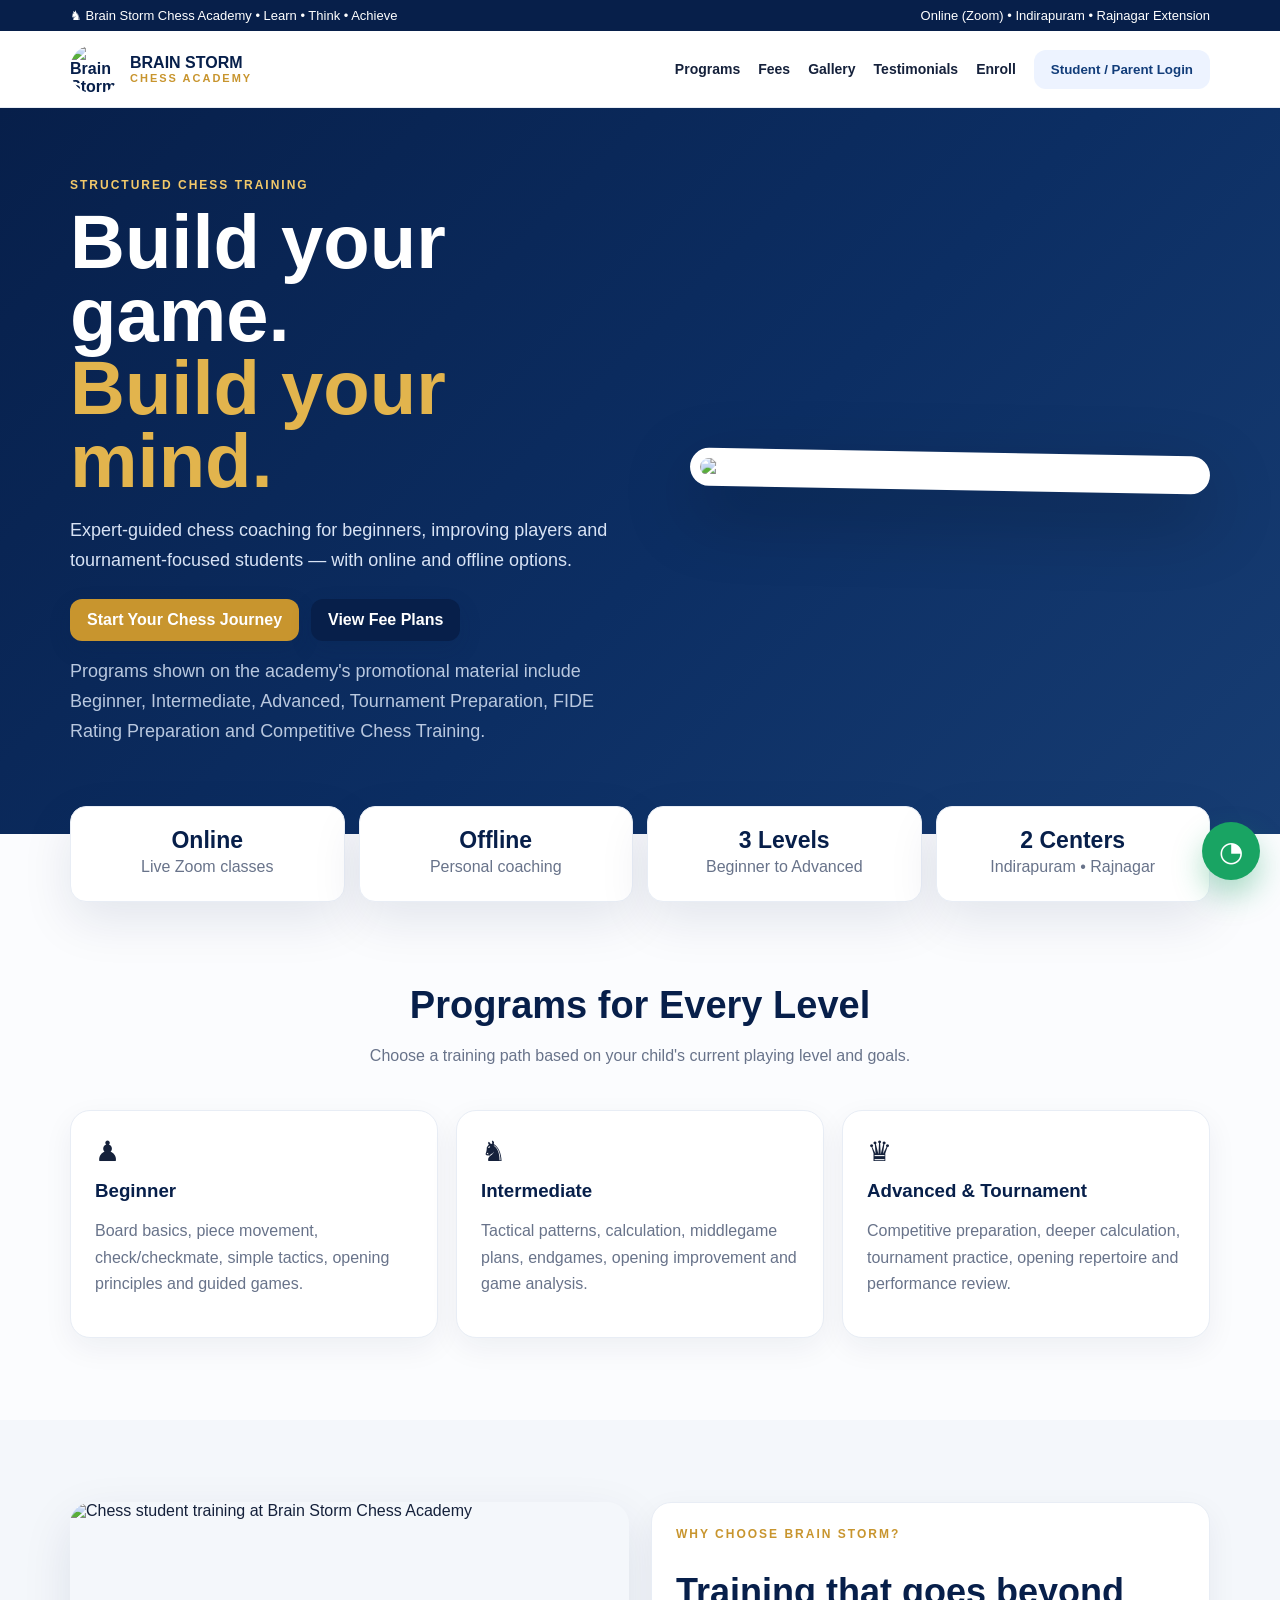
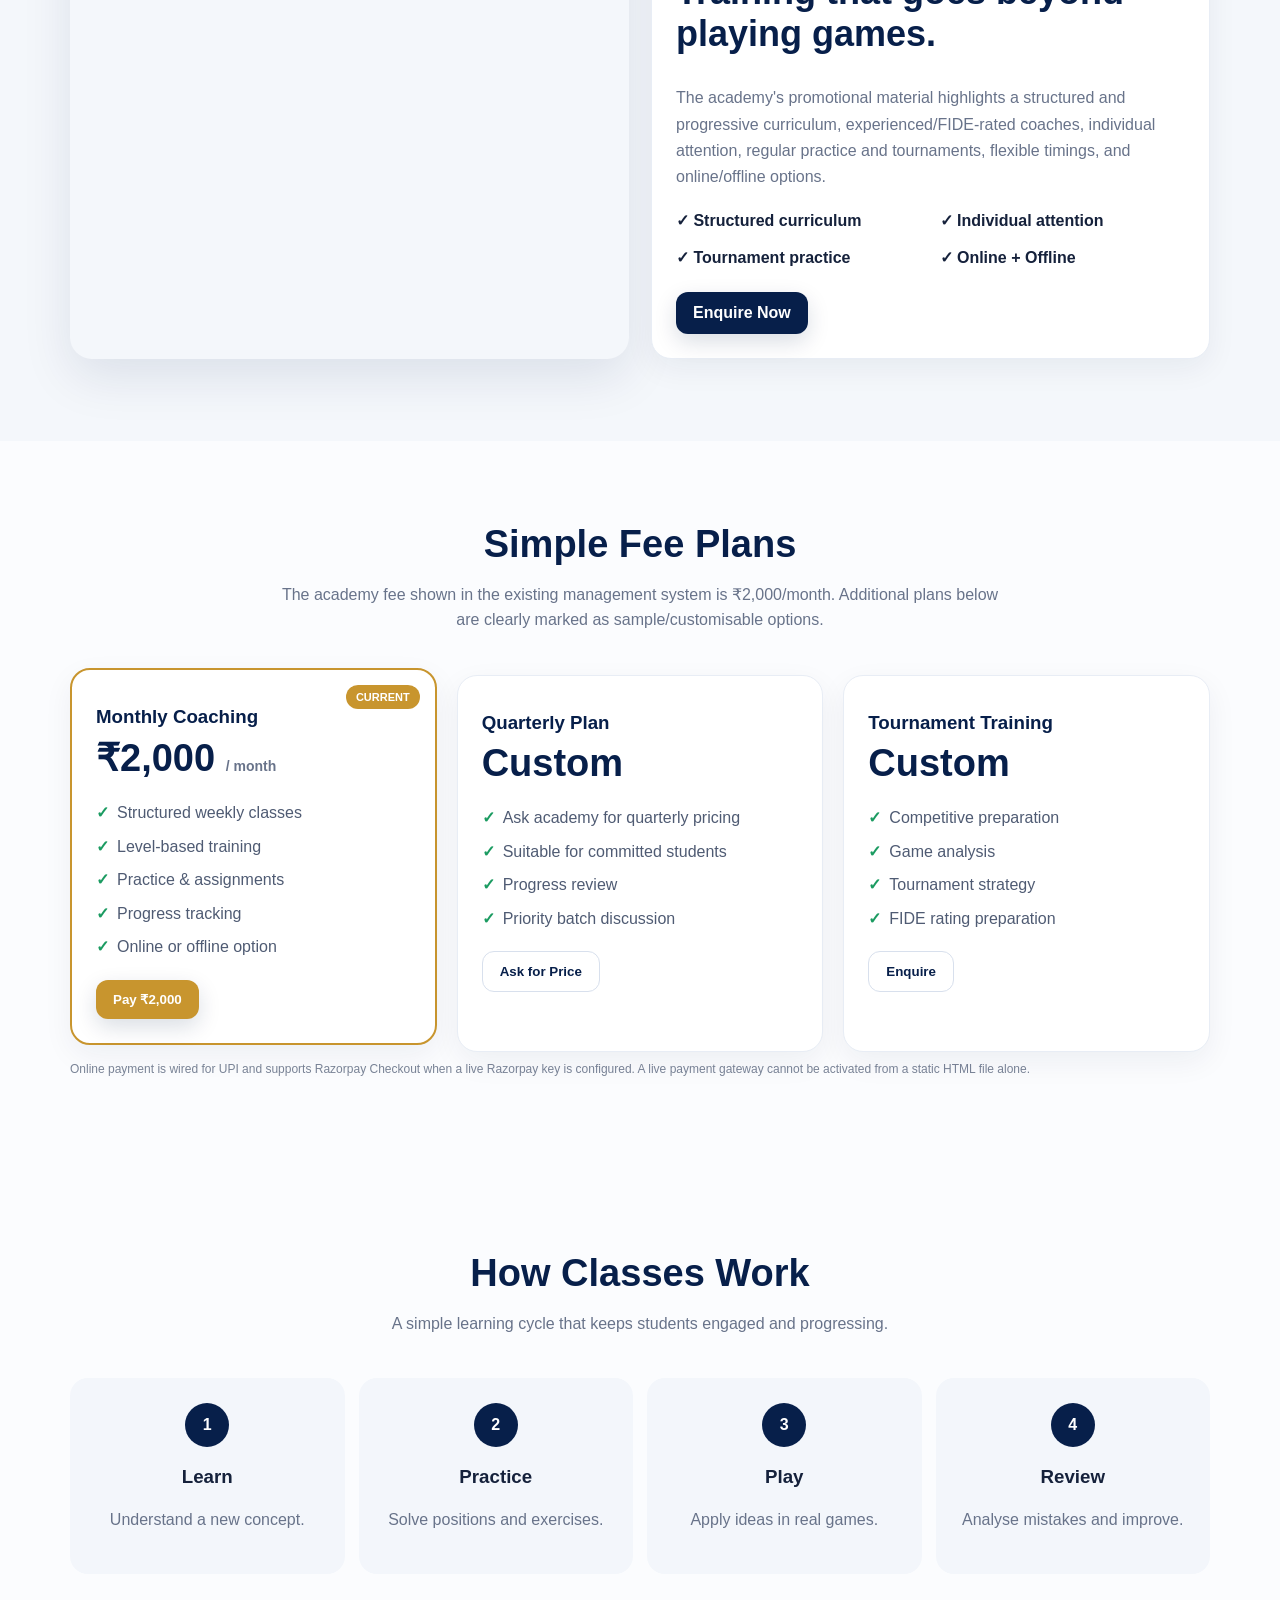
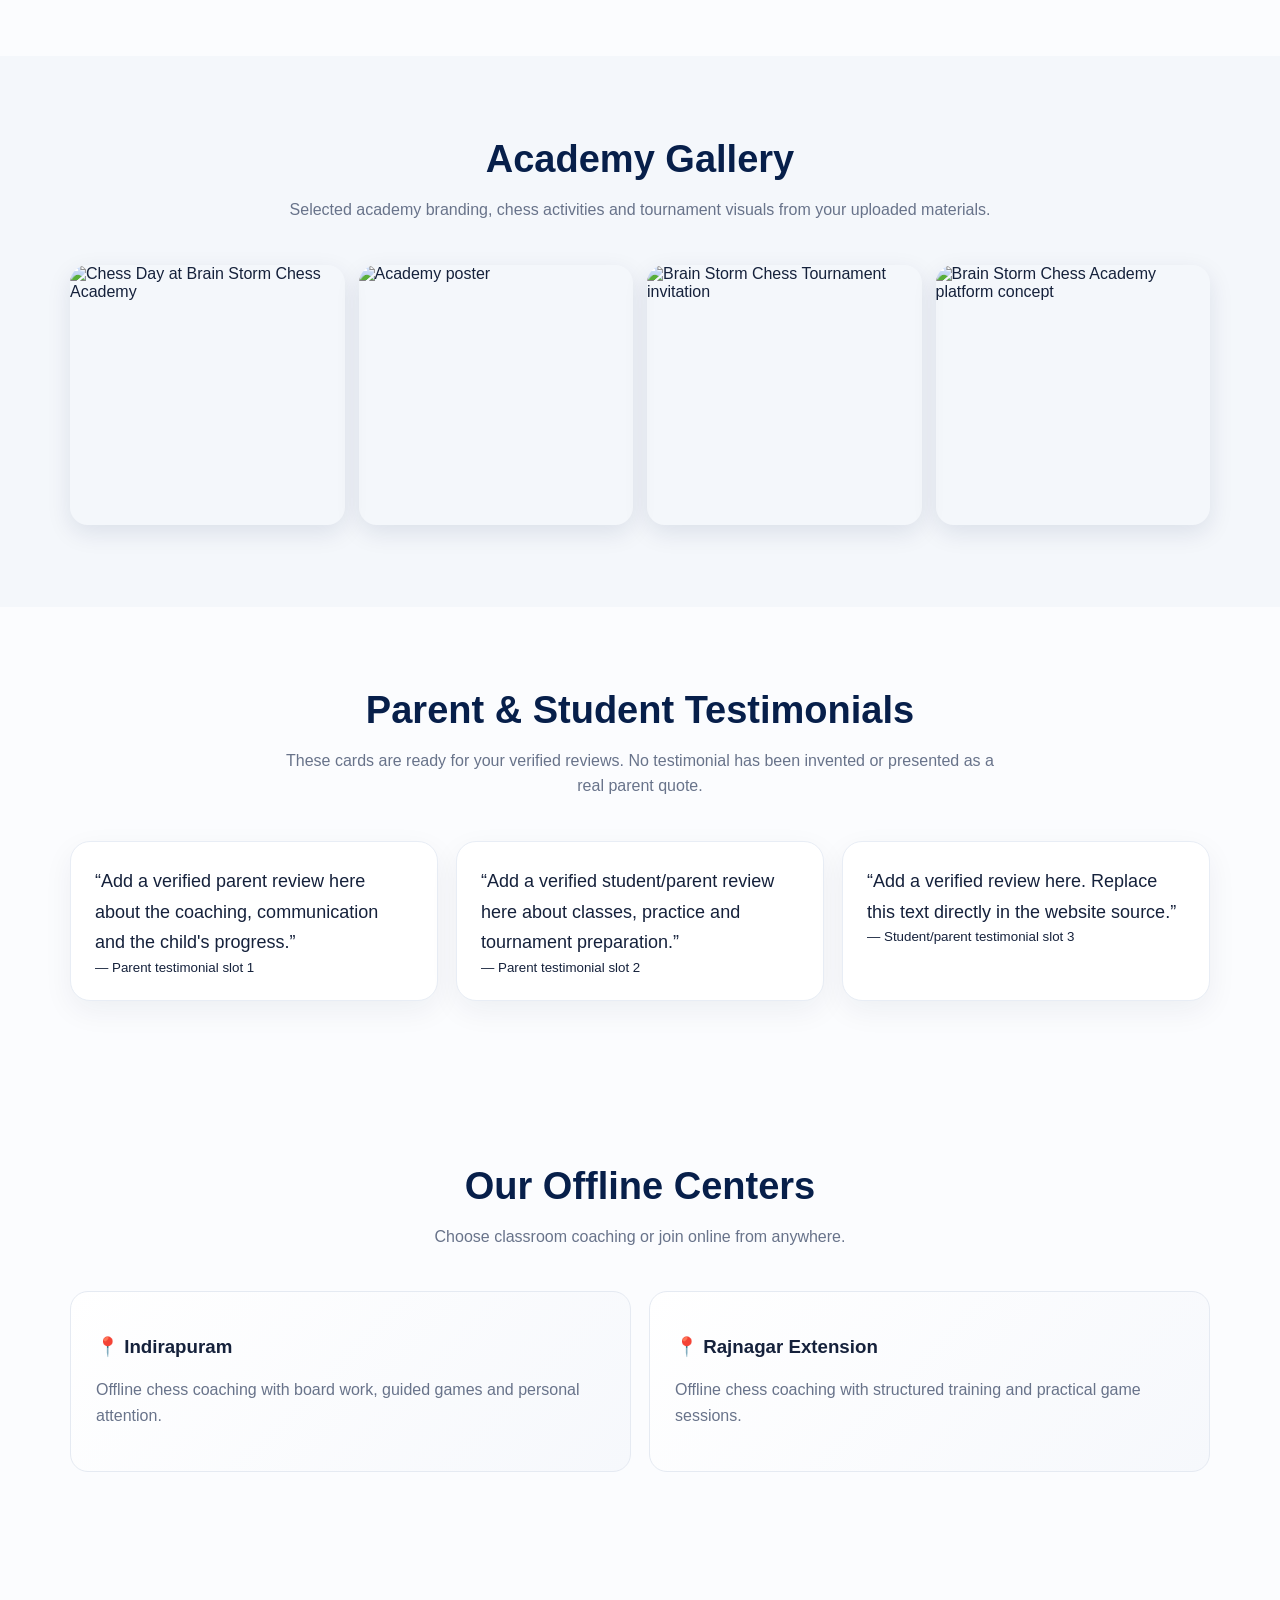
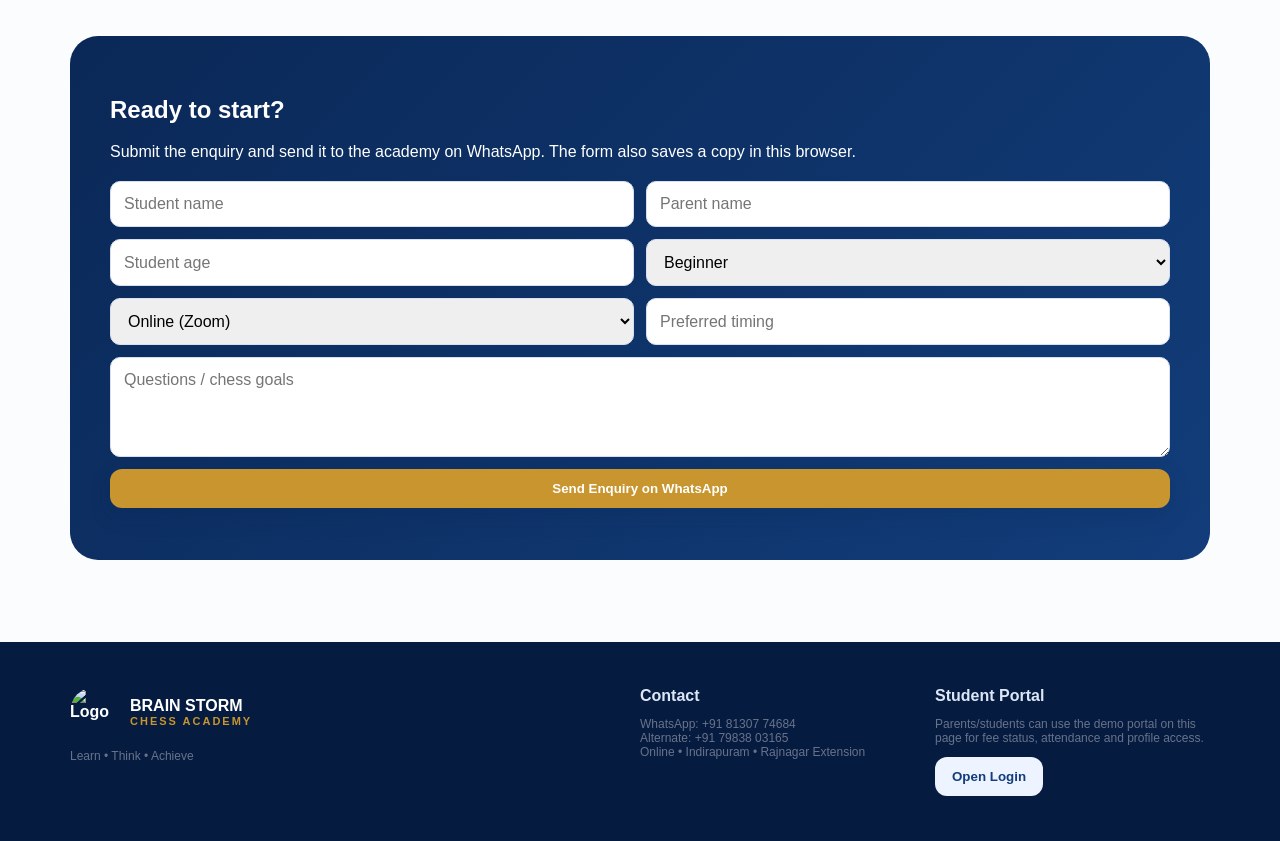
==== index.html @ f5a59555 "Add files via upload" ====
<!doctype html>
<html lang="en">
<head>
<meta charset="utf-8"><meta name="viewport" content="width=device-width,initial-scale=1">
<meta name="description" content="Brain Storm Chess Academy — online and offline chess coaching in Indirapuram and Rajnagar Extension.">
<title>Brain Storm Chess Academy | Learn • Think • Achieve</title>
<link rel="stylesheet" href="style.css">

</head>
<body>
<div class="topbar"><div class="container"><span>♞ Brain Storm Chess Academy • Learn • Think • Achieve</span><span>Online (Zoom) • Indirapuram • Rajnagar Extension</span></div></div>
<nav class="nav"><div class="container navin"><a class="brand" href="#home"><img src="assets/brain-storm-logo.png" alt="Brain Storm Chess Academy logo"><span>BRAIN STORM<small>CHESS ACADEMY</small></span></a><div class="links"><a href="#programs">Programs</a><a href="#fees">Fees</a><a href="#gallery">Gallery</a><a href="#testimonials">Testimonials</a><a href="#enroll">Enroll</a><button class="btn light" onclick="openLogin()">Student / Parent Login</button></div></div></nav>
<section class="hero" id="home"><div class="container"><div><div class="eyebrow">Structured Chess Training</div><h1>Build your game.<br><span>Build your mind.</span></h1><p>Expert-guided chess coaching for beginners, improving players and tournament-focused students — with online and offline options.</p><div class="hero-actions"><a class="btn gold" href="#enroll">Start Your Chess Journey</a><a class="btn" href="#fees">View Fee Plans</a></div><p class="small" style="color:#b9c8df;margin-top:16px">Programs shown on the academy's promotional material include Beginner, Intermediate, Advanced, Tournament Preparation, FIDE Rating Preparation and Competitive Chess Training.</p></div><div class="hero-card"><img src="assets/Brain Storm Chess Academy poster.png" alt="Brain Storm Chess Academy promotional poster"></div></div></section>
<div class="container trust"><div class="card"><b>Online</b><span class="muted">Live Zoom classes</span></div><div class="card"><b>Offline</b><span class="muted">Personal coaching</span></div><div class="card"><b>3 Levels</b><span class="muted">Beginner to Advanced</span></div><div class="card"><b>2 Centers</b><span class="muted">Indirapuram • Rajnagar</span></div></div>
<section class="section" id="programs"><div class="container"><div class="heading"><h2>Programs for Every Level</h2><p>Choose a training path based on your child's current playing level and goals.</p></div><div class="grid3"><div class="card"><div class="icon">♟</div><h3>Beginner</h3><p class="muted">Board basics, piece movement, check/checkmate, simple tactics, opening principles and guided games.</p></div><div class="card"><div class="icon">♞</div><h3>Intermediate</h3><p class="muted">Tactical patterns, calculation, middlegame plans, endgames, opening improvement and game analysis.</p></div><div class="card"><div class="icon">♛</div><h3>Advanced & Tournament</h3><p class="muted">Competitive preparation, deeper calculation, tournament practice, opening repertoire and performance review.</p></div></div></div></section>
<section class="section" style="background:#f4f7fb"><div class="container"><div class="split"><img class="photo" src="assets/Chess academy promotional flyer design.png" alt="Chess student training at Brain Storm Chess Academy"><div class="card"><div class="eyebrow" style="color:var(--gold)">Why choose Brain Storm?</div><h2 style="font-size:36px;color:var(--navy)">Training that goes beyond playing games.</h2><p class="muted">The academy's promotional material highlights a structured and progressive curriculum, experienced/FIDE-rated coaches, individual attention, regular practice and tournaments, flexible timings, and online/offline options.</p><div class="grid3" style="grid-template-columns:1fr 1fr;margin-top:20px"><div><b>✓ Structured curriculum</b></div><div><b>✓ Individual attention</b></div><div><b>✓ Tournament practice</b></div><div><b>✓ Online + Offline</b></div></div><div style="margin-top:25px"><a class="btn" href="#enroll">Enquire Now</a></div></div></div></div></section>
<section class="section" id="fees"><div class="container"><div class="heading"><h2>Simple Fee Plans</h2><p>The academy fee shown in the existing management system is ₹2,000/month. Additional plans below are clearly marked as sample/customisable options.</p></div><div class="pricing"><div class="card price featured"><span class="badge">CURRENT</span><h3>Monthly Coaching</h3><div class="amount">₹2,000 <small>/ month</small></div><ul><li>Structured weekly classes</li><li>Level-based training</li><li>Practice & assignments</li><li>Progress tracking</li><li>Online or offline option</li></ul><button class="btn gold" onclick="startPayment(2000,'Monthly Coaching')">Pay ₹2,000</button></div><div class="card price"><h3>Quarterly Plan</h3><div class="amount">Custom</div><ul><li>Ask academy for quarterly pricing</li><li>Suitable for committed students</li><li>Progress review</li><li>Priority batch discussion</li></ul><button class="btn outline" onclick="scrollToEnroll('Quarterly Plan')">Ask for Price</button></div><div class="card price"><h3>Tournament Training</h3><div class="amount">Custom</div><ul><li>Competitive preparation</li><li>Game analysis</li><li>Tournament strategy</li><li>FIDE rating preparation</li></ul><button class="btn outline" onclick="scrollToEnroll('Tournament Training')">Enquire</button></div></div><p class="note">Online payment is wired for UPI and supports Razorpay Checkout when a live Razorpay key is configured. A live payment gateway cannot be activated from a static HTML file alone.</p></div></section>
<section class="section"><div class="container"><div class="heading"><h2>How Classes Work</h2><p>A simple learning cycle that keeps students engaged and progressing.</p></div><div class="steps"><div class="step"><div class="num">1</div><h3>Learn</h3><p class="muted">Understand a new concept.</p></div><div class="step"><div class="num">2</div><h3>Practice</h3><p class="muted">Solve positions and exercises.</p></div><div class="step"><div class="num">3</div><h3>Play</h3><p class="muted">Apply ideas in real games.</p></div><div class="step"><div class="num">4</div><h3>Review</h3><p class="muted">Analyse mistakes and improve.</p></div></div></div></section>
<section class="section" id="gallery" style="background:#f4f7fb"><div class="container"><div class="heading"><h2>Academy Gallery</h2><p>Selected academy branding, chess activities and tournament visuals from your uploaded materials.</p></div><div class="gallery"><img src="assets/Chess day celebration at Brain Storm.png" alt="Chess Day at Brain Storm Chess Academy" onclick="zoom(this.src)"><img src="assets/Brain Storm Chess Academy poster.png" alt="Academy poster" onclick="zoom(this.src)"><img src="assets/Invitation to Brain Storm Chess Tournament.png" alt="Brain Storm Chess Tournament invitation" onclick="zoom(this.src)"><img src="assets/Brain Storm Chess Academy Platform.png" alt="Brain Storm Chess Academy platform concept" onclick="zoom(this.src)"></div></div></section>
<section class="section" id="testimonials"><div class="container"><div class="heading"><h2>Parent & Student Testimonials</h2><p>These cards are ready for your verified reviews. No testimonial has been invented or presented as a real parent quote.</p></div><div class="testimonials"><div class="card"><div class="quote">“Add a verified parent review here about the coaching, communication and the child's progress.”</div><small>— Parent testimonial slot 1</small></div><div class="card"><div class="quote">“Add a verified student/parent review here about classes, practice and tournament preparation.”</div><small>— Parent testimonial slot 2</small></div><div class="card"><div class="quote">“Add a verified review here. Replace this text directly in the website source.”</div><small>— Student/parent testimonial slot 3</small></div></div></div></section>
<section class="section"><div class="container"><div class="heading"><h2>Our Offline Centers</h2><p>Choose classroom coaching or join online from anywhere.</p></div><div class="locations"><div class="location"><h3>📍 Indirapuram</h3><p class="muted">Offline chess coaching with board work, guided games and personal attention.</p></div><div class="location"><h3>📍 Rajnagar Extension</h3><p class="muted">Offline chess coaching with structured training and practical game sessions.</p></div></div></div></section>
<section class="section" id="enroll"><div class="container"><div class="cta"><h2>Ready to start?</h2><p>Submit the enquiry and send it to the academy on WhatsApp. The form also saves a copy in this browser.</p><form class="form" onsubmit="submitEnrollment(event)"><input id="studentName" required placeholder="Student name"><input id="parentName" required placeholder="Parent name"><input id="age" placeholder="Student age"><select id="level"><option>Beginner</option><option>Intermediate</option><option>Advanced</option><option>Tournament Training</option></select><select id="mode"><option>Online (Zoom)</option><option>Offline - Indirapuram</option><option>Offline - Rajnagar Extension</option></select><input id="timing" placeholder="Preferred timing"><textarea id="enquiry" placeholder="Questions / chess goals"></textarea><button class="btn gold full" type="submit">Send Enquiry on WhatsApp</button></form><p id="formMsg" class="small" style="color:#dce6f5"></p></div></div></section>
<footer class="footer"><div class="container footergrid"><div><div class="brand"><img src="assets/brain-storm-logo.png" alt="Logo"><span>BRAIN STORM<small>CHESS ACADEMY</small></span></div><p class="small">Learn • Think • Achieve</p></div><div><b>Contact</b><p class="small">WhatsApp: +91 81307 74684<br>Alternate: +91 79838 03165<br>Online • Indirapuram • Rajnagar Extension</p></div><div><b>Student Portal</b><p class="small">Parents/students can use the demo portal on this page for fee status, attendance and profile access.</p><button class="btn light" onclick="openLogin()">Open Login</button></div></div></footer>
<a class="wa" href="https://wa.me/918130774684?text=Hello%20Brain%20Storm%20Chess%20Academy%2C%20I%20want%20to%20enquire%20about%20chess%20classes." target="_blank" aria-label="WhatsApp">◔</a>
<div class="modal" id="loginModal"><div class="modalbox"><button class="close" onclick="closeModal('loginModal')">×</button><h2 style="color:var(--navy)">Student / Parent Portal</h2><p class="muted">Demo login is stored locally in this browser. Connect this UI to your backend for production authentication.</p><div class="tabs"><button class="tab active" onclick="switchTab('loginTab')">Login</button><button class="tab" onclick="switchTab('registerTab')">New Enquiry</button></div><div id="loginTab" class="panel active"><div class="login-card"><input id="loginId" placeholder="Student ID / mobile" value="BS-DEMO"><input id="loginPass" type="password" placeholder="Password" value="1234"><button class="btn" onclick="loginStudent()">Login</button><div class="small">Demo: BS-DEMO / 1234</div><div id="loginMsg"></div></div></div><div id="registerTab" class="panel"><p class="muted">Use the enquiry form below to start admission.</p><button class="btn gold" onclick="closeModal('loginModal');document.getElementById('enroll').scrollIntoView()">Go to Enrolment</button></div><div id="studentPanel" style="display:none"></div></div></div>
<div class="modal" id="payModal"><div class="modalbox"><button class="close" onclick="closeModal('payModal')">×</button><h2 style="color:var(--navy)">Pay Academy Fee</h2><p class="muted">Choose UPI for immediate payment or configure Razorpay Checkout for card/net-banking payments.</p><div class="card"><h3 id="payTitle">Monthly Coaching</h3><div class="amount" id="payAmount">₹2,000</div><input id="payStudent" placeholder="Student name" style="width:100%;padding:12px;border:1px solid #d8e0ed;border-radius:10px;margin:10px 0"><div style="display:flex;gap:10px;flex-wrap:wrap"><button class="btn green" onclick="payUPI()">Pay via UPI</button><button class="btn" onclick="payRazorpay()">Razorpay Checkout</button></div><p id="payMsg" class="small"></p></div></div></div>
<div class="modal" id="imageModal"><div class="modalbox" style="padding:10px;background:#071f4a"><button class="close" onclick="closeModal('imageModal')">×</button><img id="zoomImg" src="" style="width:100%;max-height:82vh;object-fit:contain;border-radius:14px"></div></div>
<script src="script.js"></script>
</body></html>
---- style.css ----
:root{--navy:#071f4a;--blue:#123d7a;--gold:#c8952e;--cream:#f7f4ec;--ink:#15213b;--muted:#68738a;--white:#fff;--green:#1b9b61;--red:#c74747;--shadow:0 18px 50px rgba(7,31,74,.10)}
*{box-sizing:border-box}html{scroll-behavior:smooth}body{margin:0;font-family:Inter,Arial,sans-serif;color:var(--ink);background:#fbfcfe}a{text-decoration:none;color:inherit}.container{max-width:1180px;margin:auto;padding:0 20px}.topbar{background:var(--navy);color:#fff;font-size:13px}.topbar .container{display:flex;justify-content:space-between;gap:12px;padding:8px 20px;flex-wrap:wrap}.nav{position:sticky;top:0;z-index:30;background:rgba(255,255,255,.96);backdrop-filter:blur(10px);border-bottom:1px solid #e8edf5}.navin{display:flex;align-items:center;justify-content:space-between;gap:20px;min-height:76px}.brand{display:flex;align-items:center;gap:10px;font-weight:900;color:var(--navy)}.brand img{width:50px;height:50px;border-radius:50%;object-fit:cover}.brand small{display:block;color:var(--gold);font-size:11px;letter-spacing:2px}.links{display:flex;gap:18px;align-items:center;font-weight:700;font-size:14px}.links a:hover{color:var(--gold)}.btn{display:inline-flex;align-items:center;justify-content:center;border:0;border-radius:12px;padding:12px 17px;font-weight:800;cursor:pointer;background:var(--navy);color:#fff;box-shadow:0 8px 22px rgba(7,31,74,.15)}.btn.gold{background:var(--gold);color:#fff}.btn.green{background:#159b5c}.btn.light{background:#edf3ff;color:var(--blue);box-shadow:none}.btn.outline{background:#fff;color:var(--navy);border:1px solid #d8e0ed;box-shadow:none}.hero{background:linear-gradient(135deg,#071f4a 0%,#0c2e63 55%,#173d73 100%);color:#fff;overflow:hidden}.hero .container{display:grid;grid-template-columns:1.05fr .95fr;gap:45px;align-items:center;padding-top:70px;padding-bottom:70px}.eyebrow{color:#f2c96a;font-weight:900;letter-spacing:2px;text-transform:uppercase;font-size:12px}.hero h1{font-size:clamp(42px,6vw,76px);line-height:.96;margin:14px 0}.hero h1 span{color:#e2b44d}.hero p{font-size:18px;line-height:1.65;color:#d8e3f5;max-width:640px}.hero-actions{display:flex;gap:12px;flex-wrap:wrap;margin-top:24px}.hero-card{background:#fff;border-radius:24px;padding:10px;box-shadow:0 25px 70px rgba(0,0,0,.25);transform:rotate(1deg)}.hero-card img{display:block;width:100%;border-radius:18px;max-height:510px;object-fit:cover}.trust{display:grid;grid-template-columns:repeat(4,1fr);gap:14px;margin-top:-28px;position:relative;z-index:3}.trust .card{background:#fff;border-radius:16px;box-shadow:var(--shadow);padding:20px;text-align:center}.trust b{display:block;font-size:23px;color:var(--navy)}.section{padding:82px 0}.heading{text-align:center;max-width:720px;margin:0 auto 42px}.heading h2{font-size:38px;margin:0 0 10px;color:var(--navy)}.heading p{color:var(--muted);line-height:1.6}.grid3{display:grid;grid-template-columns:repeat(3,1fr);gap:18px}.card{background:#fff;border:1px solid #e8edf5;border-radius:20px;padding:24px;box-shadow:0 10px 30px rgba(7,31,74,.06)}.icon{font-size:28px}.card h3{margin:12px 0 8px;color:var(--navy)}.muted{color:var(--muted);line-height:1.65}.pricing{display:grid;grid-template-columns:repeat(3,1fr);gap:20px}.price{position:relative}.price.featured{border:2px solid var(--gold);transform:translateY(-7px)}.badge{position:absolute;top:15px;right:15px;background:var(--gold);color:#fff;padding:6px 10px;border-radius:20px;font-size:11px;font-weight:900}.amount{font-size:38px;font-weight:900;color:var(--navy)}.amount small{font-size:14px;color:var(--muted)}.price ul{padding:0;list-style:none;line-height:2.1;color:#4f5b73}.price li:before{content:'✓';color:var(--green);font-weight:900;margin-right:8px}.split{display:grid;grid-template-columns:1fr 1fr;gap:22px;align-items:stretch}.photo{width:100%;height:100%;min-height:360px;object-fit:cover;border-radius:22px;box-shadow:var(--shadow)}.steps{display:grid;grid-template-columns:repeat(4,1fr);gap:14px}.step{text-align:center;padding:25px;border-radius:18px;background:#f3f6fb}.step .num{width:44px;height:44px;border-radius:50%;background:var(--navy);color:#fff;display:grid;place-items:center;margin:auto;font-weight:900}.gallery{display:grid;grid-template-columns:repeat(4,1fr);gap:14px}.gallery img{width:100%;height:260px;object-fit:cover;border-radius:18px;cursor:pointer;box-shadow:0 8px 24px rgba(7,31,74,.10);transition:.2s}.gallery img:hover{transform:translateY(-3px)}.testimonials{display:grid;grid-template-columns:repeat(3,1fr);gap:18px}.quote{font-size:18px;line-height:1.7}.quote small{color:var(--muted)}.note{font-size:12px;color:#7a8497;margin-top:10px}.locations{display:grid;grid-template-columns:1fr 1fr;gap:18px}.location{background:linear-gradient(135deg,#fff,#f6f8fc);border:1px solid #e5eaf2;border-radius:18px;padding:25px}.cta{background:linear-gradient(135deg,#0a2857,#123d7a);color:#fff;border-radius:28px;padding:40px}.form{display:grid;grid-template-columns:1fr 1fr;gap:12px;margin-top:20px}.form input,.form select,.form textarea{width:100%;padding:13px;border:1px solid #d8e0ed;border-radius:10px;font:inherit}.form textarea{min-height:100px;grid-column:1/-1}.full{grid-column:1/-1}.footer{background:#061b40;color:#dce6f5;padding:45px 0}.footergrid{display:grid;grid-template-columns:2fr 1fr 1fr;gap:20px}.footer .brand{color:#fff}.wa{position:fixed;right:20px;bottom:20px;z-index:50;background:#19a463;color:#fff;width:58px;height:58px;border-radius:50%;display:grid;place-items:center;font-size:28px;box-shadow:0 15px 30px rgba(25,164,99,.35)}.modal{position:fixed;inset:0;background:rgba(2,10,25,.65);display:none;align-items:center;justify-content:center;z-index:100;padding:18px}.modal.open{display:flex}.modalbox{background:#fff;width:min(560px,100%);max-height:90vh;overflow:auto;border-radius:22px;padding:28px;position:relative}.close{position:absolute;right:16px;top:12px;border:0;background:#eef2f8;border-radius:50%;width:36px;height:36px;cursor:pointer}.tabs{display:flex;gap:8px;flex-wrap:wrap;margin-bottom:18px}.tab{padding:9px 12px;border-radius:9px;border:1px solid #d9e1ec;background:#fff;cursor:pointer;font-weight:800}.tab.active{background:var(--navy);color:#fff}.panel{display:none}.panel.active{display:block}.login-card{display:grid;gap:10px}.login-card input{padding:12px;border:1px solid #d8e0ed;border-radius:10px}.dash{display:grid;grid-template-columns:repeat(3,1fr);gap:12px;margin:15px 0}.dash .mini{background:#f4f7fb;padding:15px;border-radius:14px}.mini b{font-size:24px;color:var(--navy);display:block}.receipt{border:1px dashed #cbd4e2;padding:18px;border-radius:14px}.success{padding:16px;background:#eaf8f1;border-radius:12px;color:#176d47}.danger{padding:12px;background:#fff0f0;border-radius:10px;color:#9a3030}.small{font-size:12px;color:var(--muted)}@media(max-width:900px){.hero .container,.split{grid-template-columns:1fr}.grid3,.pricing,.testimonials{grid-template-columns:1fr 1fr}.steps,.gallery,.trust{grid-template-columns:1fr 1fr}.links{display:none}.footergrid{grid-template-columns:1fr}.locations{grid-template-columns:1fr}}@media(max-width:600px){.grid3,.pricing,.testimonials,.steps,.gallery,.trust,.form{grid-template-columns:1fr}.hero .container{padding-top:45px}.hero-card{transform:none}.section{padding:60px 0}.heading h2{font-size:30px}.form textarea{grid-column:auto}.full{grid-column:auto}.hero-actions .btn{width:100%}}
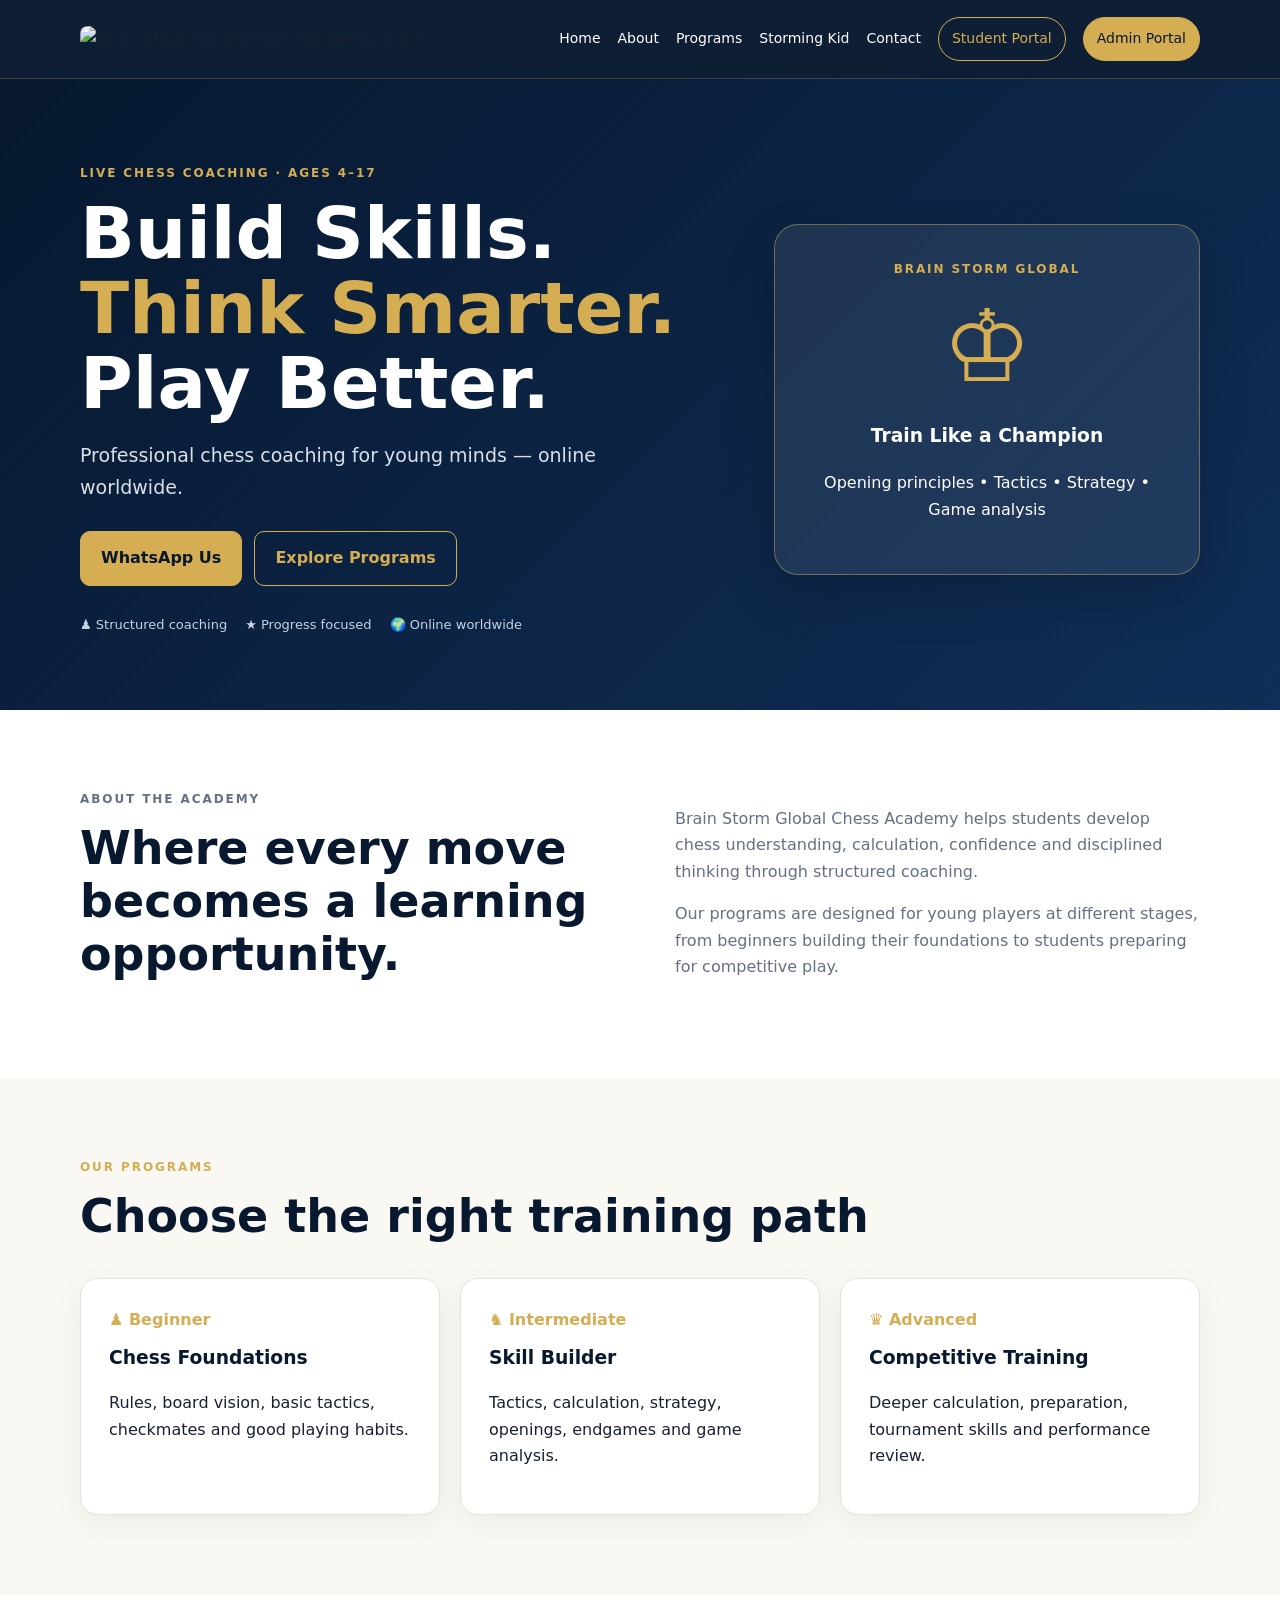
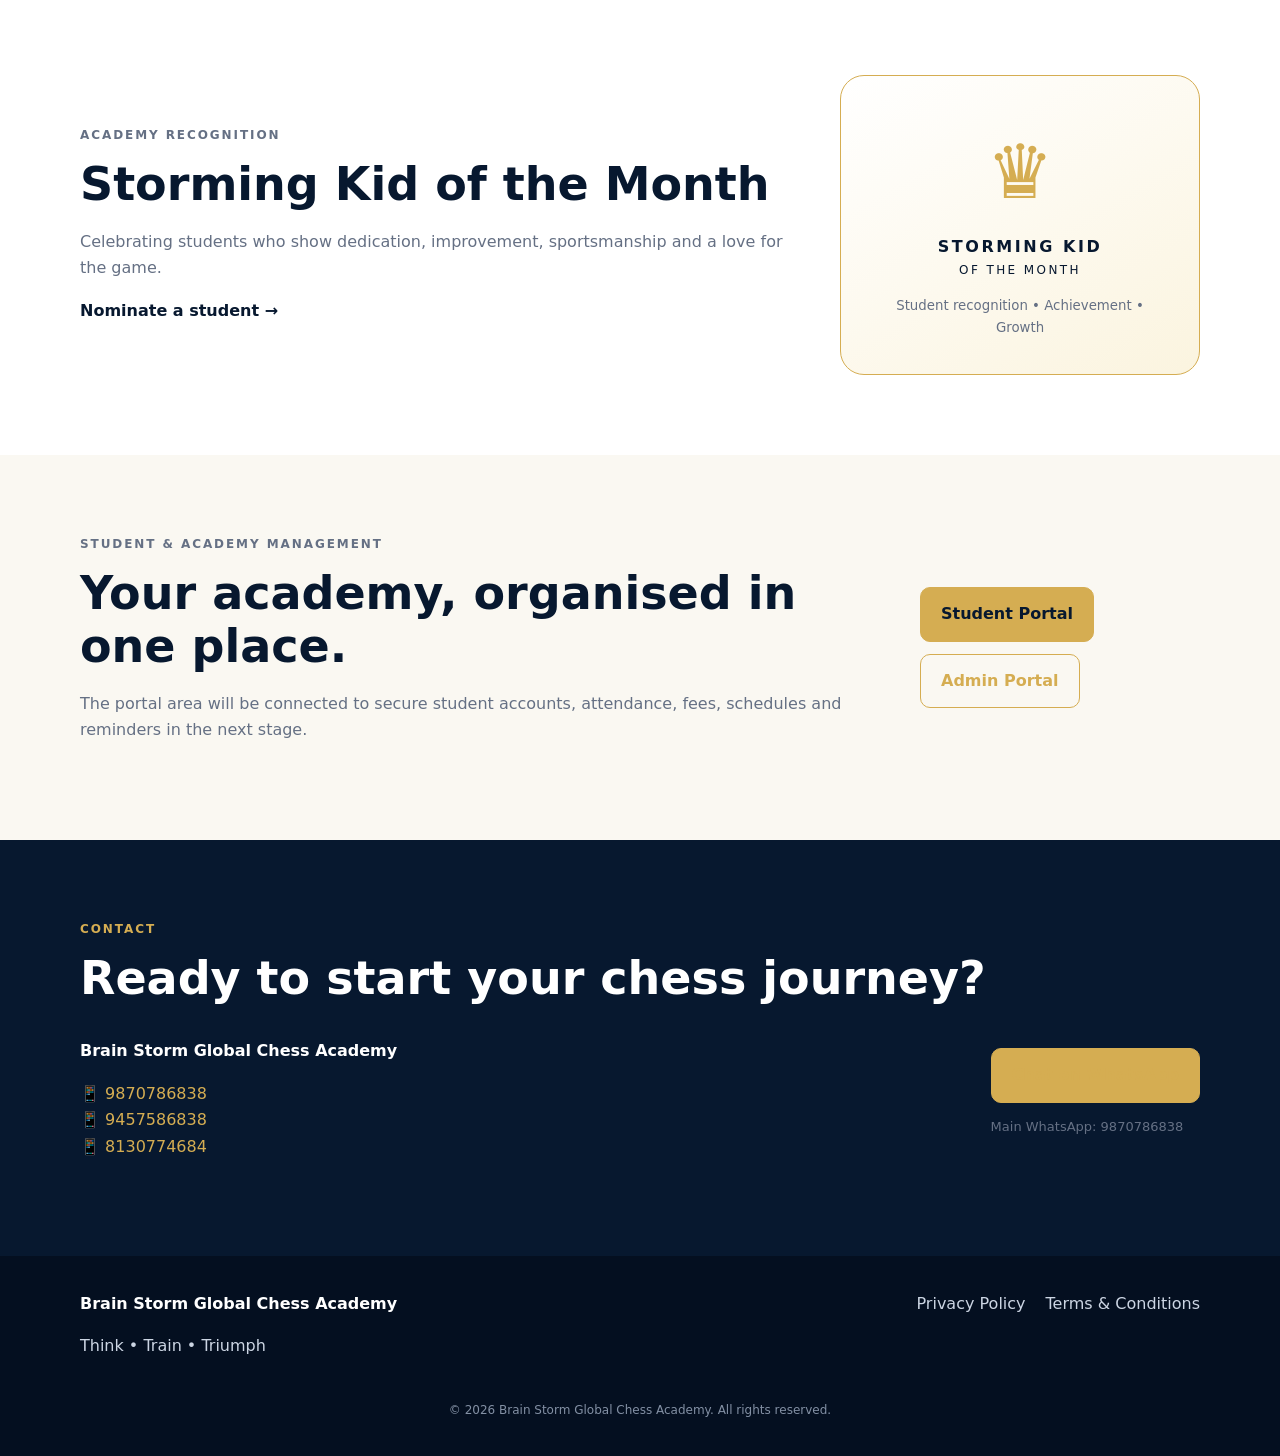
==== commit a03334c1: "Add files via upload" ====
--- a/index.html
+++ b/index.html
@@ -1,29 +1,9 @@
-<!doctype html>
-<html lang="en">
-<head>
-<meta charset="utf-8"><meta name="viewport" content="width=device-width,initial-scale=1">
-<meta name="description" content="Brain Storm Chess Academy — online and offline chess coaching in Indirapuram and Rajnagar Extension.">
-<title>Brain Storm Chess Academy | Learn • Think • Achieve</title>
-<link rel="stylesheet" href="style.css">
-
-</head>
-<body>
-<div class="topbar"><div class="container"><span>♞ Brain Storm Chess Academy • Learn • Think • Achieve</span><span>Online (Zoom) • Indirapuram • Rajnagar Extension</span></div></div>
-<nav class="nav"><div class="container navin"><a class="brand" href="#home"><img src="assets/brain-storm-logo.png" alt="Brain Storm Chess Academy logo"><span>BRAIN STORM<small>CHESS ACADEMY</small></span></a><div class="links"><a href="#programs">Programs</a><a href="#fees">Fees</a><a href="#gallery">Gallery</a><a href="#testimonials">Testimonials</a><a href="#enroll">Enroll</a><button class="btn light" onclick="openLogin()">Student / Parent Login</button></div></div></nav>
-<section class="hero" id="home"><div class="container"><div><div class="eyebrow">Structured Chess Training</div><h1>Build your game.<br><span>Build your mind.</span></h1><p>Expert-guided chess coaching for beginners, improving players and tournament-focused students — with online and offline options.</p><div class="hero-actions"><a class="btn gold" href="#enroll">Start Your Chess Journey</a><a class="btn" href="#fees">View Fee Plans</a></div><p class="small" style="color:#b9c8df;margin-top:16px">Programs shown on the academy's promotional material include Beginner, Intermediate, Advanced, Tournament Preparation, FIDE Rating Preparation and Competitive Chess Training.</p></div><div class="hero-card"><img src="assets/Brain Storm Chess Academy poster.png" alt="Brain Storm Chess Academy promotional poster"></div></div></section>
-<div class="container trust"><div class="card"><b>Online</b><span class="muted">Live Zoom classes</span></div><div class="card"><b>Offline</b><span class="muted">Personal coaching</span></div><div class="card"><b>3 Levels</b><span class="muted">Beginner to Advanced</span></div><div class="card"><b>2 Centers</b><span class="muted">Indirapuram • Rajnagar</span></div></div>
-<section class="section" id="programs"><div class="container"><div class="heading"><h2>Programs for Every Level</h2><p>Choose a training path based on your child's current playing level and goals.</p></div><div class="grid3"><div class="card"><div class="icon">♟</div><h3>Beginner</h3><p class="muted">Board basics, piece movement, check/checkmate, simple tactics, opening principles and guided games.</p></div><div class="card"><div class="icon">♞</div><h3>Intermediate</h3><p class="muted">Tactical patterns, calculation, middlegame plans, endgames, opening improvement and game analysis.</p></div><div class="card"><div class="icon">♛</div><h3>Advanced & Tournament</h3><p class="muted">Competitive preparation, deeper calculation, tournament practice, opening repertoire and performance review.</p></div></div></div></section>
-<section class="section" style="background:#f4f7fb"><div class="container"><div class="split"><img class="photo" src="assets/Chess academy promotional flyer design.png" alt="Chess student training at Brain Storm Chess Academy"><div class="card"><div class="eyebrow" style="color:var(--gold)">Why choose Brain Storm?</div><h2 style="font-size:36px;color:var(--navy)">Training that goes beyond playing games.</h2><p class="muted">The academy's promotional material highlights a structured and progressive curriculum, experienced/FIDE-rated coaches, individual attention, regular practice and tournaments, flexible timings, and online/offline options.</p><div class="grid3" style="grid-template-columns:1fr 1fr;margin-top:20px"><div><b>✓ Structured curriculum</b></div><div><b>✓ Individual attention</b></div><div><b>✓ Tournament practice</b></div><div><b>✓ Online + Offline</b></div></div><div style="margin-top:25px"><a class="btn" href="#enroll">Enquire Now</a></div></div></div></div></section>
-<section class="section" id="fees"><div class="container"><div class="heading"><h2>Simple Fee Plans</h2><p>The academy fee shown in the existing management system is ₹2,000/month. Additional plans below are clearly marked as sample/customisable options.</p></div><div class="pricing"><div class="card price featured"><span class="badge">CURRENT</span><h3>Monthly Coaching</h3><div class="amount">₹2,000 <small>/ month</small></div><ul><li>Structured weekly classes</li><li>Level-based training</li><li>Practice & assignments</li><li>Progress tracking</li><li>Online or offline option</li></ul><button class="btn gold" onclick="startPayment(2000,'Monthly Coaching')">Pay ₹2,000</button></div><div class="card price"><h3>Quarterly Plan</h3><div class="amount">Custom</div><ul><li>Ask academy for quarterly pricing</li><li>Suitable for committed students</li><li>Progress review</li><li>Priority batch discussion</li></ul><button class="btn outline" onclick="scrollToEnroll('Quarterly Plan')">Ask for Price</button></div><div class="card price"><h3>Tournament Training</h3><div class="amount">Custom</div><ul><li>Competitive preparation</li><li>Game analysis</li><li>Tournament strategy</li><li>FIDE rating preparation</li></ul><button class="btn outline" onclick="scrollToEnroll('Tournament Training')">Enquire</button></div></div><p class="note">Online payment is wired for UPI and supports Razorpay Checkout when a live Razorpay key is configured. A live payment gateway cannot be activated from a static HTML file alone.</p></div></section>
-<section class="section"><div class="container"><div class="heading"><h2>How Classes Work</h2><p>A simple learning cycle that keeps students engaged and progressing.</p></div><div class="steps"><div class="step"><div class="num">1</div><h3>Learn</h3><p class="muted">Understand a new concept.</p></div><div class="step"><div class="num">2</div><h3>Practice</h3><p class="muted">Solve positions and exercises.</p></div><div class="step"><div class="num">3</div><h3>Play</h3><p class="muted">Apply ideas in real games.</p></div><div class="step"><div class="num">4</div><h3>Review</h3><p class="muted">Analyse mistakes and improve.</p></div></div></div></section>
-<section class="section" id="gallery" style="background:#f4f7fb"><div class="container"><div class="heading"><h2>Academy Gallery</h2><p>Selected academy branding, chess activities and tournament visuals from your uploaded materials.</p></div><div class="gallery"><img src="assets/Chess day celebration at Brain Storm.png" alt="Chess Day at Brain Storm Chess Academy" onclick="zoom(this.src)"><img src="assets/Brain Storm Chess Academy poster.png" alt="Academy poster" onclick="zoom(this.src)"><img src="assets/Invitation to Brain Storm Chess Tournament.png" alt="Brain Storm Chess Tournament invitation" onclick="zoom(this.src)"><img src="assets/Brain Storm Chess Academy Platform.png" alt="Brain Storm Chess Academy platform concept" onclick="zoom(this.src)"></div></div></section>
-<section class="section" id="testimonials"><div class="container"><div class="heading"><h2>Parent & Student Testimonials</h2><p>These cards are ready for your verified reviews. No testimonial has been invented or presented as a real parent quote.</p></div><div class="testimonials"><div class="card"><div class="quote">“Add a verified parent review here about the coaching, communication and the child's progress.”</div><small>— Parent testimonial slot 1</small></div><div class="card"><div class="quote">“Add a verified student/parent review here about classes, practice and tournament preparation.”</div><small>— Parent testimonial slot 2</small></div><div class="card"><div class="quote">“Add a verified review here. Replace this text directly in the website source.”</div><small>— Student/parent testimonial slot 3</small></div></div></div></section>
-<section class="section"><div class="container"><div class="heading"><h2>Our Offline Centers</h2><p>Choose classroom coaching or join online from anywhere.</p></div><div class="locations"><div class="location"><h3>📍 Indirapuram</h3><p class="muted">Offline chess coaching with board work, guided games and personal attention.</p></div><div class="location"><h3>📍 Rajnagar Extension</h3><p class="muted">Offline chess coaching with structured training and practical game sessions.</p></div></div></div></section>
-<section class="section" id="enroll"><div class="container"><div class="cta"><h2>Ready to start?</h2><p>Submit the enquiry and send it to the academy on WhatsApp. The form also saves a copy in this browser.</p><form class="form" onsubmit="submitEnrollment(event)"><input id="studentName" required placeholder="Student name"><input id="parentName" required placeholder="Parent name"><input id="age" placeholder="Student age"><select id="level"><option>Beginner</option><option>Intermediate</option><option>Advanced</option><option>Tournament Training</option></select><select id="mode"><option>Online (Zoom)</option><option>Offline - Indirapuram</option><option>Offline - Rajnagar Extension</option></select><input id="timing" placeholder="Preferred timing"><textarea id="enquiry" placeholder="Questions / chess goals"></textarea><button class="btn gold full" type="submit">Send Enquiry on WhatsApp</button></form><p id="formMsg" class="small" style="color:#dce6f5"></p></div></div></section>
-<footer class="footer"><div class="container footergrid"><div><div class="brand"><img src="assets/brain-storm-logo.png" alt="Logo"><span>BRAIN STORM<small>CHESS ACADEMY</small></span></div><p class="small">Learn • Think • Achieve</p></div><div><b>Contact</b><p class="small">WhatsApp: +91 81307 74684<br>Alternate: +91 79838 03165<br>Online • Indirapuram • Rajnagar Extension</p></div><div><b>Student Portal</b><p class="small">Parents/students can use the demo portal on this page for fee status, attendance and profile access.</p><button class="btn light" onclick="openLogin()">Open Login</button></div></div></footer>
-<a class="wa" href="https://wa.me/918130774684?text=Hello%20Brain%20Storm%20Chess%20Academy%2C%20I%20want%20to%20enquire%20about%20chess%20classes." target="_blank" aria-label="WhatsApp">◔</a>
-<div class="modal" id="loginModal"><div class="modalbox"><button class="close" onclick="closeModal('loginModal')">×</button><h2 style="color:var(--navy)">Student / Parent Portal</h2><p class="muted">Demo login is stored locally in this browser. Connect this UI to your backend for production authentication.</p><div class="tabs"><button class="tab active" onclick="switchTab('loginTab')">Login</button><button class="tab" onclick="switchTab('registerTab')">New Enquiry</button></div><div id="loginTab" class="panel active"><div class="login-card"><input id="loginId" placeholder="Student ID / mobile" value="BS-DEMO"><input id="loginPass" type="password" placeholder="Password" value="1234"><button class="btn" onclick="loginStudent()">Login</button><div class="small">Demo: BS-DEMO / 1234</div><div id="loginMsg"></div></div></div><div id="registerTab" class="panel"><p class="muted">Use the enquiry form below to start admission.</p><button class="btn gold" onclick="closeModal('loginModal');document.getElementById('enroll').scrollIntoView()">Go to Enrolment</button></div><div id="studentPanel" style="display:none"></div></div></div>
-<div class="modal" id="payModal"><div class="modalbox"><button class="close" onclick="closeModal('payModal')">×</button><h2 style="color:var(--navy)">Pay Academy Fee</h2><p class="muted">Choose UPI for immediate payment or configure Razorpay Checkout for card/net-banking payments.</p><div class="card"><h3 id="payTitle">Monthly Coaching</h3><div class="amount" id="payAmount">₹2,000</div><input id="payStudent" placeholder="Student name" style="width:100%;padding:12px;border:1px solid #d8e0ed;border-radius:10px;margin:10px 0"><div style="display:flex;gap:10px;flex-wrap:wrap"><button class="btn green" onclick="payUPI()">Pay via UPI</button><button class="btn" onclick="payRazorpay()">Razorpay Checkout</button></div><p id="payMsg" class="small"></p></div></div></div>
-<div class="modal" id="imageModal"><div class="modalbox" style="padding:10px;background:#071f4a"><button class="close" onclick="closeModal('imageModal')">×</button><img id="zoomImg" src="" style="width:100%;max-height:82vh;object-fit:contain;border-radius:14px"></div></div>
-<script src="script.js"></script>
-</body></html>
+<!doctype html><html lang="en"><head><meta charset="utf-8"><meta name="viewport" content="width=device-width,initial-scale=1"><meta name="description" content="Brain Storm Global Chess Academy - professional chess coaching for students ages 4–17, online worldwide."><title>Brain Storm Global Chess Academy</title><link rel="stylesheet" href="style.css"></head><body>
+<header class="top"><div class="nav wrap"><a class="brand" href="index.html"><img src="assets/logo.jpg" alt="Brain Storm Global Chess Academy logo"></a><button class="menu" aria-label="Open menu" onclick="toggleMenu()">☰</button><nav id="nav"><a href="#home">Home</a><a href="#about">About</a><a href="#programs">Programs</a><a href="#recognition">Storming Kid</a><a href="#contact">Contact</a><a class="navbtn" href="student-login.html">Student Portal</a><a class="navbtn dark" href="admin-login.html">Admin Portal</a></nav></div></header>
+<main><section id="home" class="hero"><div class="wrap heroGrid"><div><p class="eyebrow">LIVE CHESS COACHING · AGES 4–17</p><h1>Build Skills.<br><span>Think Smarter.</span><br>Play Better.</h1><p class="lead">Professional chess coaching for young minds — online worldwide.</p><div class="actions"><a class="btn" href="https://wa.me/919870786838" target="_blank">WhatsApp Us</a><a class="btn outline" href="#programs">Explore Programs</a></div><div class="trust"><span>♟ Structured coaching</span><span>★ Progress focused</span><span>🌍 Online worldwide</span></div></div><div class="heroCard"><div class="mini">BRAIN STORM GLOBAL</div><div class="king">♔</div><h3>Train Like a Champion</h3><p>Opening principles • Tactics • Strategy • Game analysis</p></div></div></section>
+<section id="about" class="section"><div class="wrap two"><div><p class="eyebrow">ABOUT THE ACADEMY</p><h2>Where every move becomes a learning opportunity.</h2></div><div><p>Brain Storm Global Chess Academy helps students develop chess understanding, calculation, confidence and disciplined thinking through structured coaching.</p><p>Our programs are designed for young players at different stages, from beginners building their foundations to students preparing for competitive play.</p></div></div></section>
+<section id="programs" class="section soft"><div class="wrap"><p class="eyebrow">OUR PROGRAMS</p><h2>Choose the right training path</h2><div class="cards"><article><b>♟ Beginner</b><h3>Chess Foundations</h3><p>Rules, board vision, basic tactics, checkmates and good playing habits.</p></article><article><b>♞ Intermediate</b><h3>Skill Builder</h3><p>Tactics, calculation, strategy, openings, endgames and game analysis.</p></article><article><b>♛ Advanced</b><h3>Competitive Training</h3><p>Deeper calculation, preparation, tournament skills and performance review.</p></article></div></div></section>
+<section id="recognition" class="section"><div class="wrap recognition"><div><p class="eyebrow">ACADEMY RECOGNITION</p><h2>Storming Kid of the Month</h2><p>Celebrating students who show dedication, improvement, sportsmanship and a love for the game.</p><a class="textlink" href="https://wa.me/919870786838" target="_blank">Nominate a student →</a></div><div class="award"><div class="awardIcon">♛</div><strong>STORMING KID</strong><span>OF THE MONTH</span><small>Student recognition • Achievement • Growth</small></div></div></section>
+<section class="section soft"><div class="wrap portal"><div><p class="eyebrow">STUDENT & ACADEMY MANAGEMENT</p><h2>Your academy, organised in one place.</h2><p>The portal area will be connected to secure student accounts, attendance, fees, schedules and reminders in the next stage.</p></div><div class="portalBtns"><a class="btn" href="student-login.html">Student Portal</a><a class="btn outline" href="admin-login.html">Admin Portal</a></div></div></section>
+<section id="contact" class="section contact"><div class="wrap"><p class="eyebrow">CONTACT</p><h2>Ready to start your chess journey?</h2><div class="contactGrid"><div><p><strong>Brain Storm Global Chess Academy</strong></p><p>📱 <a href="tel:+919870786838">9870786838</a><br>📱 <a href="tel:+919457586838">9457586838</a><br>📱 <a href="tel:+918130774684">8130774684</a></p></div><div><a class="btn" href="https://wa.me/919870786838" target="_blank">Chat on WhatsApp</a><p class="small">Main WhatsApp: 9870786838</p></div></div></div></section></main>
+<footer><div class="wrap foot"><div><strong>Brain Storm Global Chess Academy</strong><p>Think • Train • Triumph</p></div><div class="legal"><a href="privacy.html">Privacy Policy</a><a href="terms.html">Terms & Conditions</a></div></div><div class="copyright">© 2026 Brain Storm Global Chess Academy. All rights reserved.</div></footer><script src="script.js"></script></body></html>
--- a/style.css
+++ b/style.css
@@ -1,2 +1,2 @@
-:root{--navy:#071f4a;--blue:#123d7a;--gold:#c8952e;--cream:#f7f4ec;--ink:#15213b;--muted:#68738a;--white:#fff;--green:#1b9b61;--red:#c74747;--shadow:0 18px 50px rgba(7,31,74,.10)}
-*{box-sizing:border-box}html{scroll-behavior:smooth}body{margin:0;font-family:Inter,Arial,sans-serif;color:var(--ink);background:#fbfcfe}a{text-decoration:none;color:inherit}.container{max-width:1180px;margin:auto;padding:0 20px}.topbar{background:var(--navy);color:#fff;font-size:13px}.topbar .container{display:flex;justify-content:space-between;gap:12px;padding:8px 20px;flex-wrap:wrap}.nav{position:sticky;top:0;z-index:30;background:rgba(255,255,255,.96);backdrop-filter:blur(10px);border-bottom:1px solid #e8edf5}.navin{display:flex;align-items:center;justify-content:space-between;gap:20px;min-height:76px}.brand{display:flex;align-items:center;gap:10px;font-weight:900;color:var(--navy)}.brand img{width:50px;height:50px;border-radius:50%;object-fit:cover}.brand small{display:block;color:var(--gold);font-size:11px;letter-spacing:2px}.links{display:flex;gap:18px;align-items:center;font-weight:700;font-size:14px}.links a:hover{color:var(--gold)}.btn{display:inline-flex;align-items:center;justify-content:center;border:0;border-radius:12px;padding:12px 17px;font-weight:800;cursor:pointer;background:var(--navy);color:#fff;box-shadow:0 8px 22px rgba(7,31,74,.15)}.btn.gold{background:var(--gold);color:#fff}.btn.green{background:#159b5c}.btn.light{background:#edf3ff;color:var(--blue);box-shadow:none}.btn.outline{background:#fff;color:var(--navy);border:1px solid #d8e0ed;box-shadow:none}.hero{background:linear-gradient(135deg,#071f4a 0%,#0c2e63 55%,#173d73 100%);color:#fff;overflow:hidden}.hero .container{display:grid;grid-template-columns:1.05fr .95fr;gap:45px;align-items:center;padding-top:70px;padding-bottom:70px}.eyebrow{color:#f2c96a;font-weight:900;letter-spacing:2px;text-transform:uppercase;font-size:12px}.hero h1{font-size:clamp(42px,6vw,76px);line-height:.96;margin:14px 0}.hero h1 span{color:#e2b44d}.hero p{font-size:18px;line-height:1.65;color:#d8e3f5;max-width:640px}.hero-actions{display:flex;gap:12px;flex-wrap:wrap;margin-top:24px}.hero-card{background:#fff;border-radius:24px;padding:10px;box-shadow:0 25px 70px rgba(0,0,0,.25);transform:rotate(1deg)}.hero-card img{display:block;width:100%;border-radius:18px;max-height:510px;object-fit:cover}.trust{display:grid;grid-template-columns:repeat(4,1fr);gap:14px;margin-top:-28px;position:relative;z-index:3}.trust .card{background:#fff;border-radius:16px;box-shadow:var(--shadow);padding:20px;text-align:center}.trust b{display:block;font-size:23px;color:var(--navy)}.section{padding:82px 0}.heading{text-align:center;max-width:720px;margin:0 auto 42px}.heading h2{font-size:38px;margin:0 0 10px;color:var(--navy)}.heading p{color:var(--muted);line-height:1.6}.grid3{display:grid;grid-template-columns:repeat(3,1fr);gap:18px}.card{background:#fff;border:1px solid #e8edf5;border-radius:20px;padding:24px;box-shadow:0 10px 30px rgba(7,31,74,.06)}.icon{font-size:28px}.card h3{margin:12px 0 8px;color:var(--navy)}.muted{color:var(--muted);line-height:1.65}.pricing{display:grid;grid-template-columns:repeat(3,1fr);gap:20px}.price{position:relative}.price.featured{border:2px solid var(--gold);transform:translateY(-7px)}.badge{position:absolute;top:15px;right:15px;background:var(--gold);color:#fff;padding:6px 10px;border-radius:20px;font-size:11px;font-weight:900}.amount{font-size:38px;font-weight:900;color:var(--navy)}.amount small{font-size:14px;color:var(--muted)}.price ul{padding:0;list-style:none;line-height:2.1;color:#4f5b73}.price li:before{content:'✓';color:var(--green);font-weight:900;margin-right:8px}.split{display:grid;grid-template-columns:1fr 1fr;gap:22px;align-items:stretch}.photo{width:100%;height:100%;min-height:360px;object-fit:cover;border-radius:22px;box-shadow:var(--shadow)}.steps{display:grid;grid-template-columns:repeat(4,1fr);gap:14px}.step{text-align:center;padding:25px;border-radius:18px;background:#f3f6fb}.step .num{width:44px;height:44px;border-radius:50%;background:var(--navy);color:#fff;display:grid;place-items:center;margin:auto;font-weight:900}.gallery{display:grid;grid-template-columns:repeat(4,1fr);gap:14px}.gallery img{width:100%;height:260px;object-fit:cover;border-radius:18px;cursor:pointer;box-shadow:0 8px 24px rgba(7,31,74,.10);transition:.2s}.gallery img:hover{transform:translateY(-3px)}.testimonials{display:grid;grid-template-columns:repeat(3,1fr);gap:18px}.quote{font-size:18px;line-height:1.7}.quote small{color:var(--muted)}.note{font-size:12px;color:#7a8497;margin-top:10px}.locations{display:grid;grid-template-columns:1fr 1fr;gap:18px}.location{background:linear-gradient(135deg,#fff,#f6f8fc);border:1px solid #e5eaf2;border-radius:18px;padding:25px}.cta{background:linear-gradient(135deg,#0a2857,#123d7a);color:#fff;border-radius:28px;padding:40px}.form{display:grid;grid-template-columns:1fr 1fr;gap:12px;margin-top:20px}.form input,.form select,.form textarea{width:100%;padding:13px;border:1px solid #d8e0ed;border-radius:10px;font:inherit}.form textarea{min-height:100px;grid-column:1/-1}.full{grid-column:1/-1}.footer{background:#061b40;color:#dce6f5;padding:45px 0}.footergrid{display:grid;grid-template-columns:2fr 1fr 1fr;gap:20px}.footer .brand{color:#fff}.wa{position:fixed;right:20px;bottom:20px;z-index:50;background:#19a463;color:#fff;width:58px;height:58px;border-radius:50%;display:grid;place-items:center;font-size:28px;box-shadow:0 15px 30px rgba(25,164,99,.35)}.modal{position:fixed;inset:0;background:rgba(2,10,25,.65);display:none;align-items:center;justify-content:center;z-index:100;padding:18px}.modal.open{display:flex}.modalbox{background:#fff;width:min(560px,100%);max-height:90vh;overflow:auto;border-radius:22px;padding:28px;position:relative}.close{position:absolute;right:16px;top:12px;border:0;background:#eef2f8;border-radius:50%;width:36px;height:36px;cursor:pointer}.tabs{display:flex;gap:8px;flex-wrap:wrap;margin-bottom:18px}.tab{padding:9px 12px;border-radius:9px;border:1px solid #d9e1ec;background:#fff;cursor:pointer;font-weight:800}.tab.active{background:var(--navy);color:#fff}.panel{display:none}.panel.active{display:block}.login-card{display:grid;gap:10px}.login-card input{padding:12px;border:1px solid #d8e0ed;border-radius:10px}.dash{display:grid;grid-template-columns:repeat(3,1fr);gap:12px;margin:15px 0}.dash .mini{background:#f4f7fb;padding:15px;border-radius:14px}.mini b{font-size:24px;color:var(--navy);display:block}.receipt{border:1px dashed #cbd4e2;padding:18px;border-radius:14px}.success{padding:16px;background:#eaf8f1;border-radius:12px;color:#176d47}.danger{padding:12px;background:#fff0f0;border-radius:10px;color:#9a3030}.small{font-size:12px;color:var(--muted)}@media(max-width:900px){.hero .container,.split{grid-template-columns:1fr}.grid3,.pricing,.testimonials{grid-template-columns:1fr 1fr}.steps,.gallery,.trust{grid-template-columns:1fr 1fr}.links{display:none}.footergrid{grid-template-columns:1fr}.locations{grid-template-columns:1fr}}@media(max-width:600px){.grid3,.pricing,.testimonials,.steps,.gallery,.trust,.form{grid-template-columns:1fr}.hero .container{padding-top:45px}.hero-card{transform:none}.section{padding:60px 0}.heading h2{font-size:30px}.form textarea{grid-column:auto}.full{grid-column:auto}.hero-actions .btn{width:100%}}
+:root{--navy:#07182f;--navy2:#0d2446;--gold:#d5ad52;--cream:#faf8f2;--text:#172033;--muted:#657084;--line:#e7e2d7}*{box-sizing:border-box}html{scroll-behavior:smooth}body{margin:0;font-family:Inter,system-ui,-apple-system,BlinkMacSystemFont,"Segoe UI",sans-serif;color:var(--text);background:#fff;line-height:1.65}a{color:inherit;text-decoration:none}.wrap{width:min(1120px,92%);margin:auto}.top{position:sticky;top:0;z-index:20;background:rgba(7,24,47,.97);border-bottom:1px solid rgba(213,173,82,.25)}.nav{min-height:78px;display:flex;align-items:center;justify-content:space-between;gap:20px}.brand img{width:175px;max-height:60px;object-fit:contain;border-radius:8px}.menu{display:none;background:none;border:0;color:white;font-size:28px}nav{display:flex;align-items:center;gap:17px;color:#fff;font-size:14px}nav a:hover{color:var(--gold)}.navbtn{padding:9px 13px;border:1px solid var(--gold);border-radius:999px;color:var(--gold)}.navbtn.dark{background:var(--gold);color:var(--navy)}.hero{background:linear-gradient(135deg,var(--navy),#102e57);color:white;padding:85px 0 75px}.heroGrid{display:grid;grid-template-columns:1.2fr .8fr;gap:55px;align-items:center}.eyebrow{letter-spacing:.16em;font-size:12px;font-weight:800;color:var(--gold);margin:0 0 12px}.hero h1{font-size:clamp(42px,6vw,72px);line-height:1.04;margin:0 0 20px}.hero h1 span{color:var(--gold)}.lead{font-size:19px;color:#d9e0eb;max-width:600px}.actions{display:flex;gap:12px;flex-wrap:wrap;margin:28px 0}.btn{display:inline-block;background:var(--gold);color:var(--navy);font-weight:800;padding:13px 20px;border-radius:10px;border:1px solid var(--gold);cursor:pointer}.btn.outline{background:transparent;color:var(--gold)}.trust{display:flex;gap:18px;flex-wrap:wrap;color:#c8d2e1;font-size:13px}.heroCard{background:rgba(255,255,255,.08);border:1px solid rgba(213,173,82,.45);border-radius:24px;padding:35px;text-align:center;box-shadow:0 20px 50px rgba(0,0,0,.18)}.mini{color:var(--gold);font-size:12px;letter-spacing:.16em;font-weight:800}.king{font-size:100px;color:var(--gold);line-height:1.1;margin:12px}.section{padding:80px 0}.soft{background:var(--cream)}h2{font-size:clamp(30px,4vw,46px);line-height:1.15;margin:0 0 18px;color:var(--navy)}.two{display:grid;grid-template-columns:1fr 1fr;gap:70px}.two p,.recognition p,.portal p{color:var(--muted)}.cards{display:grid;grid-template-columns:repeat(3,1fr);gap:20px;margin-top:35px}.cards article{background:#fff;border:1px solid var(--line);border-radius:18px;padding:28px;box-shadow:0 8px 30px rgba(7,24,47,.06)}.cards b{color:var(--gold)}.cards h3{color:var(--navy);margin:10px 0}.recognition{display:grid;grid-template-columns:1fr 360px;gap:50px;align-items:center}.award{border:1px solid var(--gold);border-radius:24px;padding:35px;text-align:center;background:linear-gradient(150deg,#fff,#fbf4df);color:var(--navy)}.awardIcon{font-size:75px;color:var(--gold)}.award strong,.award span,.award small{display:block}.award strong{letter-spacing:.16em}.award span{font-size:12px;letter-spacing:.2em}.award small{margin-top:15px;color:var(--muted)}.textlink{font-weight:800;color:var(--navy)}.portal{display:flex;justify-content:space-between;align-items:center;gap:30px}.portalBtns{display:flex;gap:12px;flex-wrap:wrap}.contact{background:var(--navy);color:white}.contact h2{color:white}.contactGrid{display:flex;justify-content:space-between;align-items:center;gap:30px}.contact a{color:var(--gold)}.small{font-size:13px;color:var(--muted)}footer{background:#040f20;color:#ccd5e3;padding:35px 0}.foot{display:flex;justify-content:space-between;gap:25px}.foot strong{color:white}.legal{display:flex;gap:20px}.legal a:hover{color:var(--gold)}.copyright{text-align:center;margin-top:25px;font-size:12px;color:#8390a4}.loginPage{background:linear-gradient(135deg,var(--navy),#102e57);min-height:100vh}.login{width:min(500px,92%);margin:auto;padding:35px 0}.login>a{color:white}.loginBox{margin-top:25px;background:white;border-radius:22px;padding:35px;box-shadow:0 25px 70px rgba(0,0,0,.3)}.loginBox img{width:180px;max-height:65px;object-fit:contain}.loginBox h1{color:var(--navy);margin-top:0}.loginBox label{display:block;font-weight:700;margin:15px 0}.loginBox input{width:100%;padding:13px;border:1px solid #d8dce3;border-radius:9px;margin-top:6px;font:inherit}.loginBox .btn{width:100%;margin-top:10px}.legalPage{padding:45px 0 80px}.legalPage h1{color:var(--navy);font-size:44px}.legalPage h2{font-size:26px;margin-top:35px}.legalPage p{color:#4f596a}
+@media(max-width:850px){.menu{display:block}nav{display:none;position:absolute;top:78px;left:0;right:0;background:var(--navy);padding:18px;flex-direction:column;align-items:stretch}.heroGrid,.two,.recognition{grid-template-columns:1fr}.cards{grid-template-columns:1fr}.portal,.contactGrid,.foot{flex-direction:column;align-items:flex-start}.hero{padding:60px 0}.heroCard{max-width:420px;margin:auto}.brand img{width:150px}}
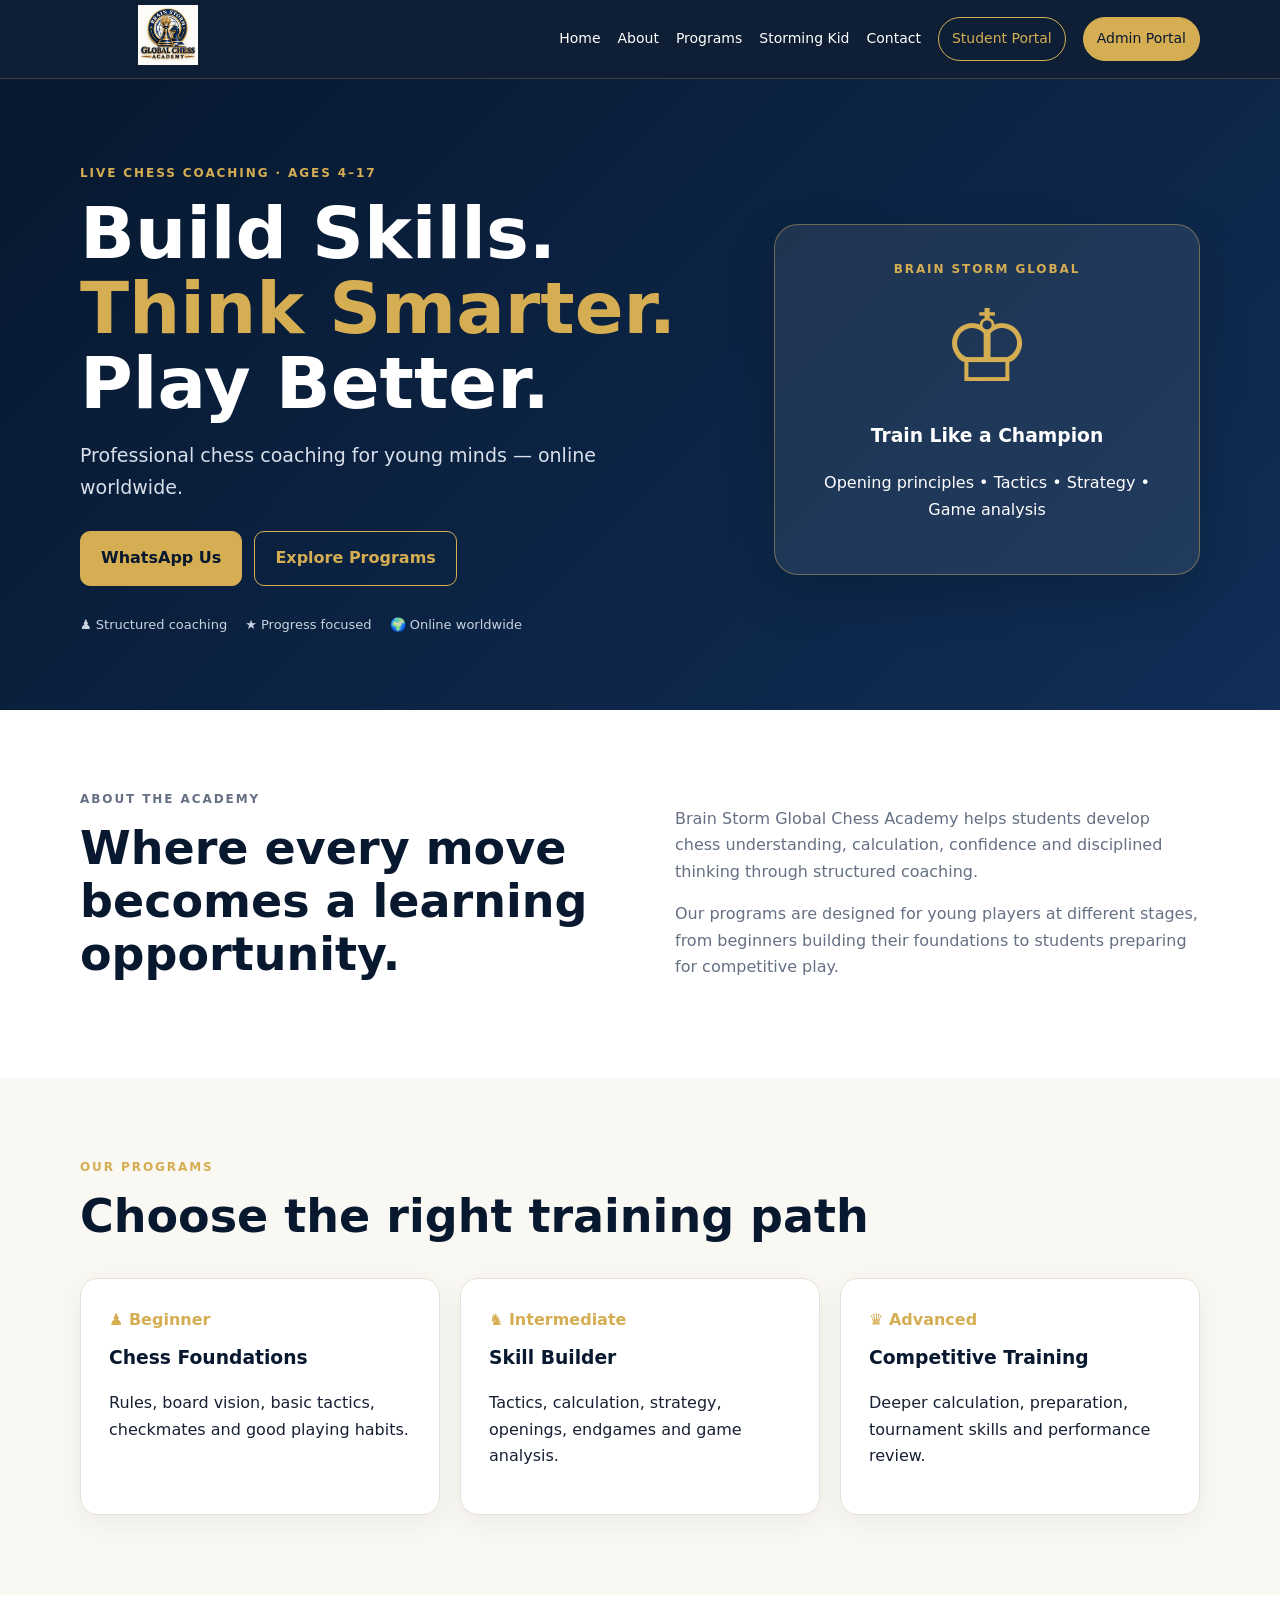
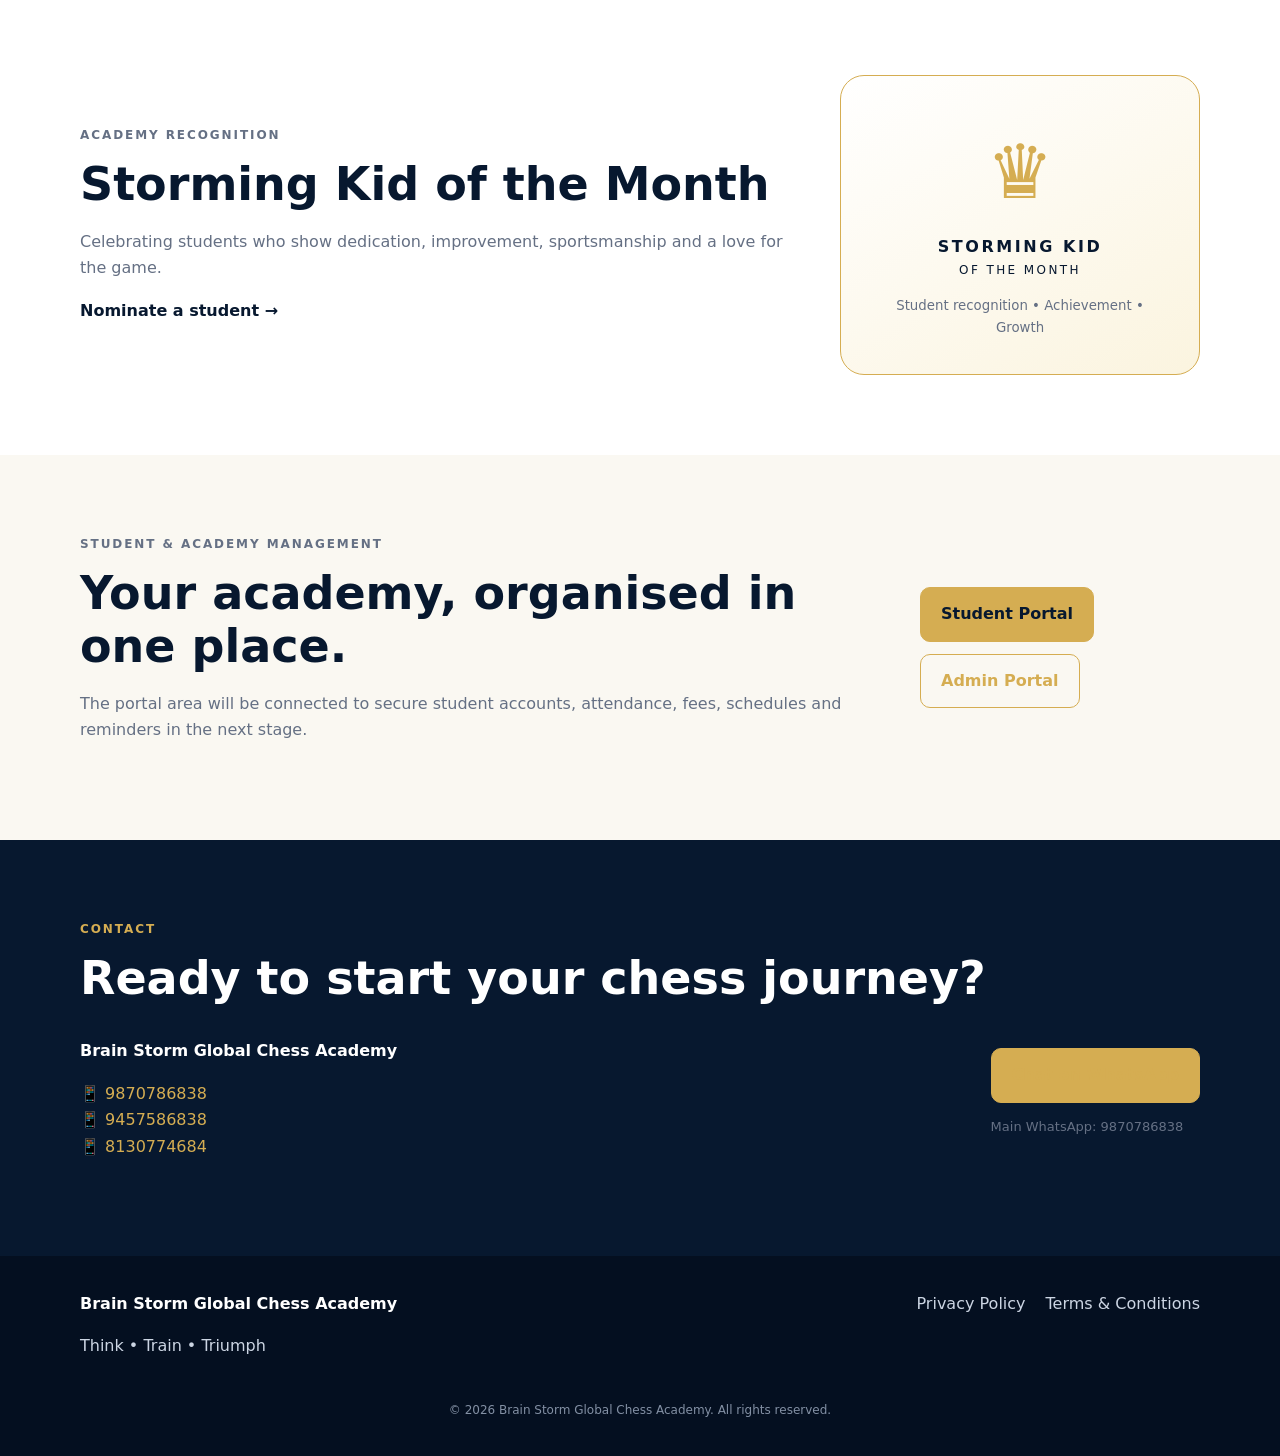
==== commit c83897dd: "Update index.html" ====
--- a/index.html
+++ b/index.html
@@ -1,5 +1,5 @@
 <!doctype html><html lang="en"><head><meta charset="utf-8"><meta name="viewport" content="width=device-width,initial-scale=1"><meta name="description" content="Brain Storm Global Chess Academy - professional chess coaching for students ages 4–17, online worldwide."><title>Brain Storm Global Chess Academy</title><link rel="stylesheet" href="style.css"></head><body>
-<header class="top"><div class="nav wrap"><a class="brand" href="index.html"><img src="assets/logo.jpg" alt="Brain Storm Global Chess Academy logo"></a><button class="menu" aria-label="Open menu" onclick="toggleMenu()">☰</button><nav id="nav"><a href="#home">Home</a><a href="#about">About</a><a href="#programs">Programs</a><a href="#recognition">Storming Kid</a><a href="#contact">Contact</a><a class="navbtn" href="student-login.html">Student Portal</a><a class="navbtn dark" href="admin-login.html">Admin Portal</a></nav></div></header>
+<header class="top"><div class="nav wrap"><a class="brand" href="index.html"><img src="logo.jpg" alt="Brain Storm Global Chess Academy logo"></a><button class="menu" aria-label="Open menu" onclick="toggleMenu()">☰</button><nav id="nav"><a href="#home">Home</a><a href="#about">About</a><a href="#programs">Programs</a><a href="#recognition">Storming Kid</a><a href="#contact">Contact</a><a class="navbtn" href="student-login.html">Student Portal</a><a class="navbtn dark" href="admin-login.html">Admin Portal</a></nav></div></header>
 <main><section id="home" class="hero"><div class="wrap heroGrid"><div><p class="eyebrow">LIVE CHESS COACHING · AGES 4–17</p><h1>Build Skills.<br><span>Think Smarter.</span><br>Play Better.</h1><p class="lead">Professional chess coaching for young minds — online worldwide.</p><div class="actions"><a class="btn" href="https://wa.me/919870786838" target="_blank">WhatsApp Us</a><a class="btn outline" href="#programs">Explore Programs</a></div><div class="trust"><span>♟ Structured coaching</span><span>★ Progress focused</span><span>🌍 Online worldwide</span></div></div><div class="heroCard"><div class="mini">BRAIN STORM GLOBAL</div><div class="king">♔</div><h3>Train Like a Champion</h3><p>Opening principles • Tactics • Strategy • Game analysis</p></div></div></section>
 <section id="about" class="section"><div class="wrap two"><div><p class="eyebrow">ABOUT THE ACADEMY</p><h2>Where every move becomes a learning opportunity.</h2></div><div><p>Brain Storm Global Chess Academy helps students develop chess understanding, calculation, confidence and disciplined thinking through structured coaching.</p><p>Our programs are designed for young players at different stages, from beginners building their foundations to students preparing for competitive play.</p></div></div></section>
 <section id="programs" class="section soft"><div class="wrap"><p class="eyebrow">OUR PROGRAMS</p><h2>Choose the right training path</h2><div class="cards"><article><b>♟ Beginner</b><h3>Chess Foundations</h3><p>Rules, board vision, basic tactics, checkmates and good playing habits.</p></article><article><b>♞ Intermediate</b><h3>Skill Builder</h3><p>Tactics, calculation, strategy, openings, endgames and game analysis.</p></article><article><b>♛ Advanced</b><h3>Competitive Training</h3><p>Deeper calculation, preparation, tournament skills and performance review.</p></article></div></div></section>
